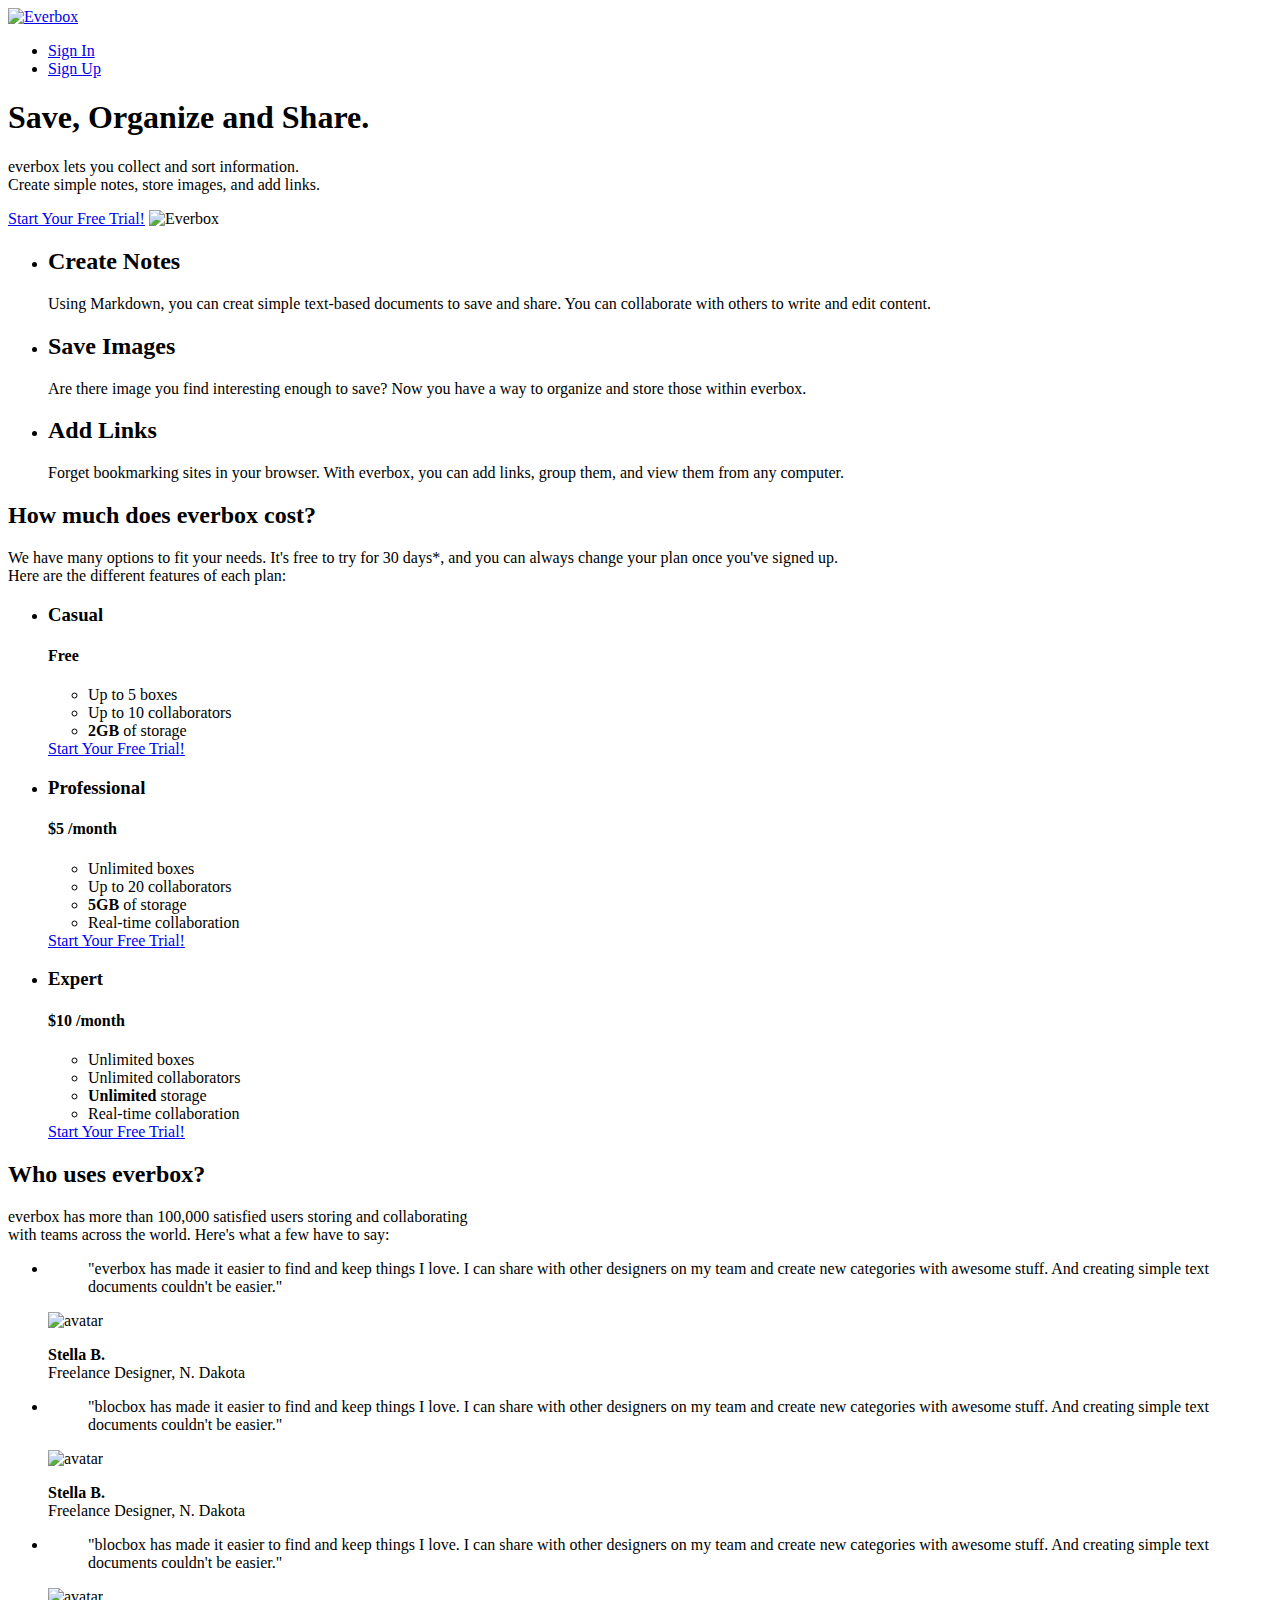
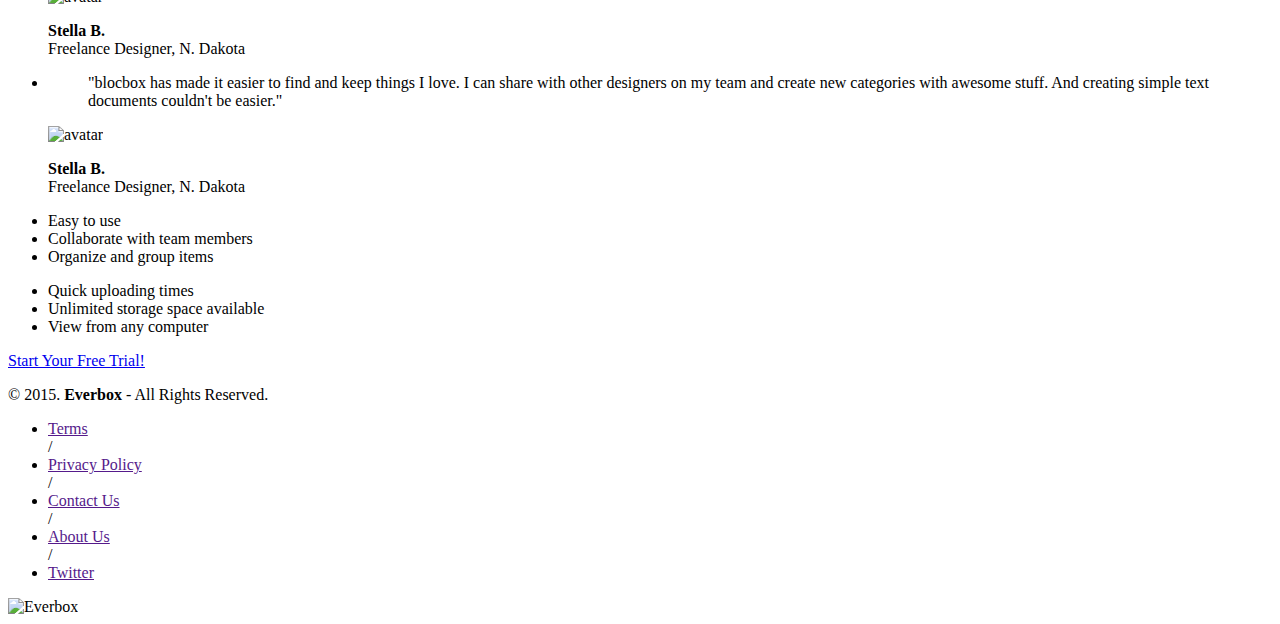
==== index.html @ 769aa401 "Homepage HTML completed" ====
<!DOCTYPE html>
<html lang="en-us">
<head>
 <meta http-equiv="X-UA-Compatible" content="IE=Edge">
 <meta name="viewport" content="width=device-width, initial-scale=1">
 <meta charset="UTF-8">
 <title>Save, Organize and Share | Everbox</title>

<!-- Google Fonts -->
<link href="https://fonts.googleapis.com/css?family=Lato|Roboto" rel="sty
</head>
<body>
  <header>
    <nav class="container">
      <div class="one-half">
        <a href="index.html" class="site-logo"><img src="images/site-logo.png" alt="Everbox" /></a>
      </div>
      <div class="one-half">
        <ul>
          <li><a href="signin.html">Sign In</a></li>
          <li class="btn-outline"><a href="signup.html">
          Sign Up</a></li>
        </ul>
      </div>
    </nav>
    <div class="container hero">
      <h1>Save, Organize and Share.</h1>
      <p>everbox lets you collect and sort information.<br/>
        Create simple notes, store images, and add links.</p>
      <a href="signup.html" class="btn">Start Your Free Trial!</a>
      <img src="images/dashboard.png" alt="Everbox" />
    </div>
  </header>
<main role="main">

  <!-- Benefits -->
  <section class="benefits">
    <ul class="container">
      <li class="one-third">
        <h2>Create Notes</h2>
        <p>Using Markdown, you can creat simple text-based documents to save and share. You can collaborate with others to write and edit content.</p>
      </li>
      <li class="one-third">
        <h2>Save Images</h2>
        <p>Are there image you find interesting enough to save? Now you have a way to organize and store those within everbox.</p>
      </li>
      <li class="one-third">
        <h2>Add Links</h2>
        <p>Forget bookmarking sites in your browser. With everbox, you can add links, group them, and view them from any computer.</p>
      </li>
    </ul>
  </section>

  <!-- Pricing -->
  <section class="pricing">
    <div class="container">
      <h2>How much does everbox cost?</h2>
      <p>We have many options to fit your needs. It's free to try for 30 days*, and you can always change your plan once you've signed up.<br/>Here are the different features of each plan:</p>
    </div>
    <ul class="container">
      <li class="one-third">
        <div class="box">
          <h3>Casual</h3>
          <h4>Free</h4>
          <ul>
            <li>Up to 5 boxes</li>
            <li>Up to 10 collaborators</li>
            <li><strong>2GB</strong> of storage</li>
          </ul>
          <a href="signup.html" class="btn">Start Your Free Trial!</a>
        </div>
      </li>
    <li class="one-third">
      <div class="box middle">
        <h3>Professional</h3>
        <h4><span>$</span>5 <span class="month">/month</span></h4>
        <ul>
          <li>Unlimited boxes</li>
          <li>Up to 20 collaborators</li>
          <li><strong>5GB</strong> of storage</li>
          <li>Real-time collaboration</li>
        </ul>
        <a href="signup.html" class="btn">Start Your Free Trial!</a>
      </div>
    </li>
    <li class="one-third">
      <div class="box">
        <h3>Expert</h3>
        <h4><span>$</span>10 <span class="month">/month</span></h4>
        <ul>
          <li>Unlimited boxes</li>
          <li>Unlimited collaborators</li>
          <li><strong>Unlimited</strong> storage</li>
          <li>Real-time collaboration</li>
        </ul>
        <a href="signup.html" class="btn">Start Your Free Trial!</a>
      </div>
    </li>
    </ul>
  </section>

  <!-- Testimonials -->
  <section class="testimonials">
    <div class="container">
      <h2>Who uses everbox?</h2>
      <p>everbox has more than 100,000 satisfied users storing and collaborating<br/> with teams across the world. Here's what a few have to say:</p>
    </div>
    <ul class="container">
      <li class="one-fourth">
        <blockquote>"everbox has made it easier to find and keep things I love. I can share with other designers on my team and create new categories with awesome stuff. And creating simple text documents couldn't be easier."
        </blockquote>
        <img src="https://s3.amazonaws.com/uifaces/faces/twitter/jsa/128.jpg" alt="avatar">
        <p class="name"><strong>Stella B.</strong><br/>Freelance Designer, N. Dakota</p>
      </li>
      <li class="one-fourth">
        <blockquote>"blocbox has made it easier to find and keep things I love. I can share with other designers on my team and create new categories with awesome stuff. And creating simple text documents couldn't be easier."
        </blockquote>
        <img src="https://s3.amazonaws.com/uifaces/faces/twitter/jsa/128.jpg" alt="avatar">
        <p class="name"><strong>Stella B.</strong><br/>Freelance Designer, N. Dakota</p>
      </li>
      <li class="one-fourth">
        <blockquote>"blocbox has made it easier to find and keep things I love. I can share with other designers on my team and create new categories with awesome stuff. And creating simple text documents couldn't be easier."
        </blockquote>
        <img src="https://s3.amazonaws.com/uifaces/faces/twitter/jsa/128.jpg" alt="avatar">
        <p class="name"><strong>Stella B.</strong><br/>Freelance Designer, N. Dakota</p>
      </li>
      <li class="one-fourth">
        <blockquote>"blocbox has made it easier to find and keep things I love. I can share with other designers on my team and create new categories with awesome stuff. And creating simple text documents couldn't be easier."
        </blockquote>
        <img src="https://s3.amazonaws.com/uifaces/faces/twitter/jsa/128.jpg" alt="avatar">
        <p class="name"><strong>Stella B.</strong><br/>Freelance Designer, N. Dakota</p>
      </li>
    </ul>
  </section>

  <!-- Qualities -->
  <section class="qualities">
    <li class="one-half">
      <ul>
        <li>Easy to use</li>
        <li>Collaborate with team members</li>
        <li>Organize and group items</li>
      </ul>
    </li>
    <li class="one-half">
      <ul>
        <li>Quick uploading times</li>
        <li>Unlimited storage space available</li>
        <li>View from any computer</li>
      </ul>
    </li>
    <a href="signup.html" class="btn">Start Your Free Trial!</a>
  </section>
</main>

<!-- Footer -->
<footer>
  <div class="container footer-nav-block">
    <div class="left-footer-block one-third">
      <p class="copyright-block">&copy; 2015. <strong>Everbox</strong> - All Rights Reserved.</p>
    </div>
    <nav class="link-block middle-footer-block one-third">
      <ul>
        <li><a href="">Terms</a></li> /
        <li><a href="">Privacy Policy</a></li> /
        <li><a href="">Contact Us</a></li> /
        <li><a href="">About Us</a></li> /
        <li><a href="">Twitter</a></li>
      </ul>
    </nav>
    <div class="right-footer-blocl one-third">
      <img class="logo" src="images/site-logo.png" alt="Everbox" />
    </div>
  </div>
</footer>

</body>
</html>
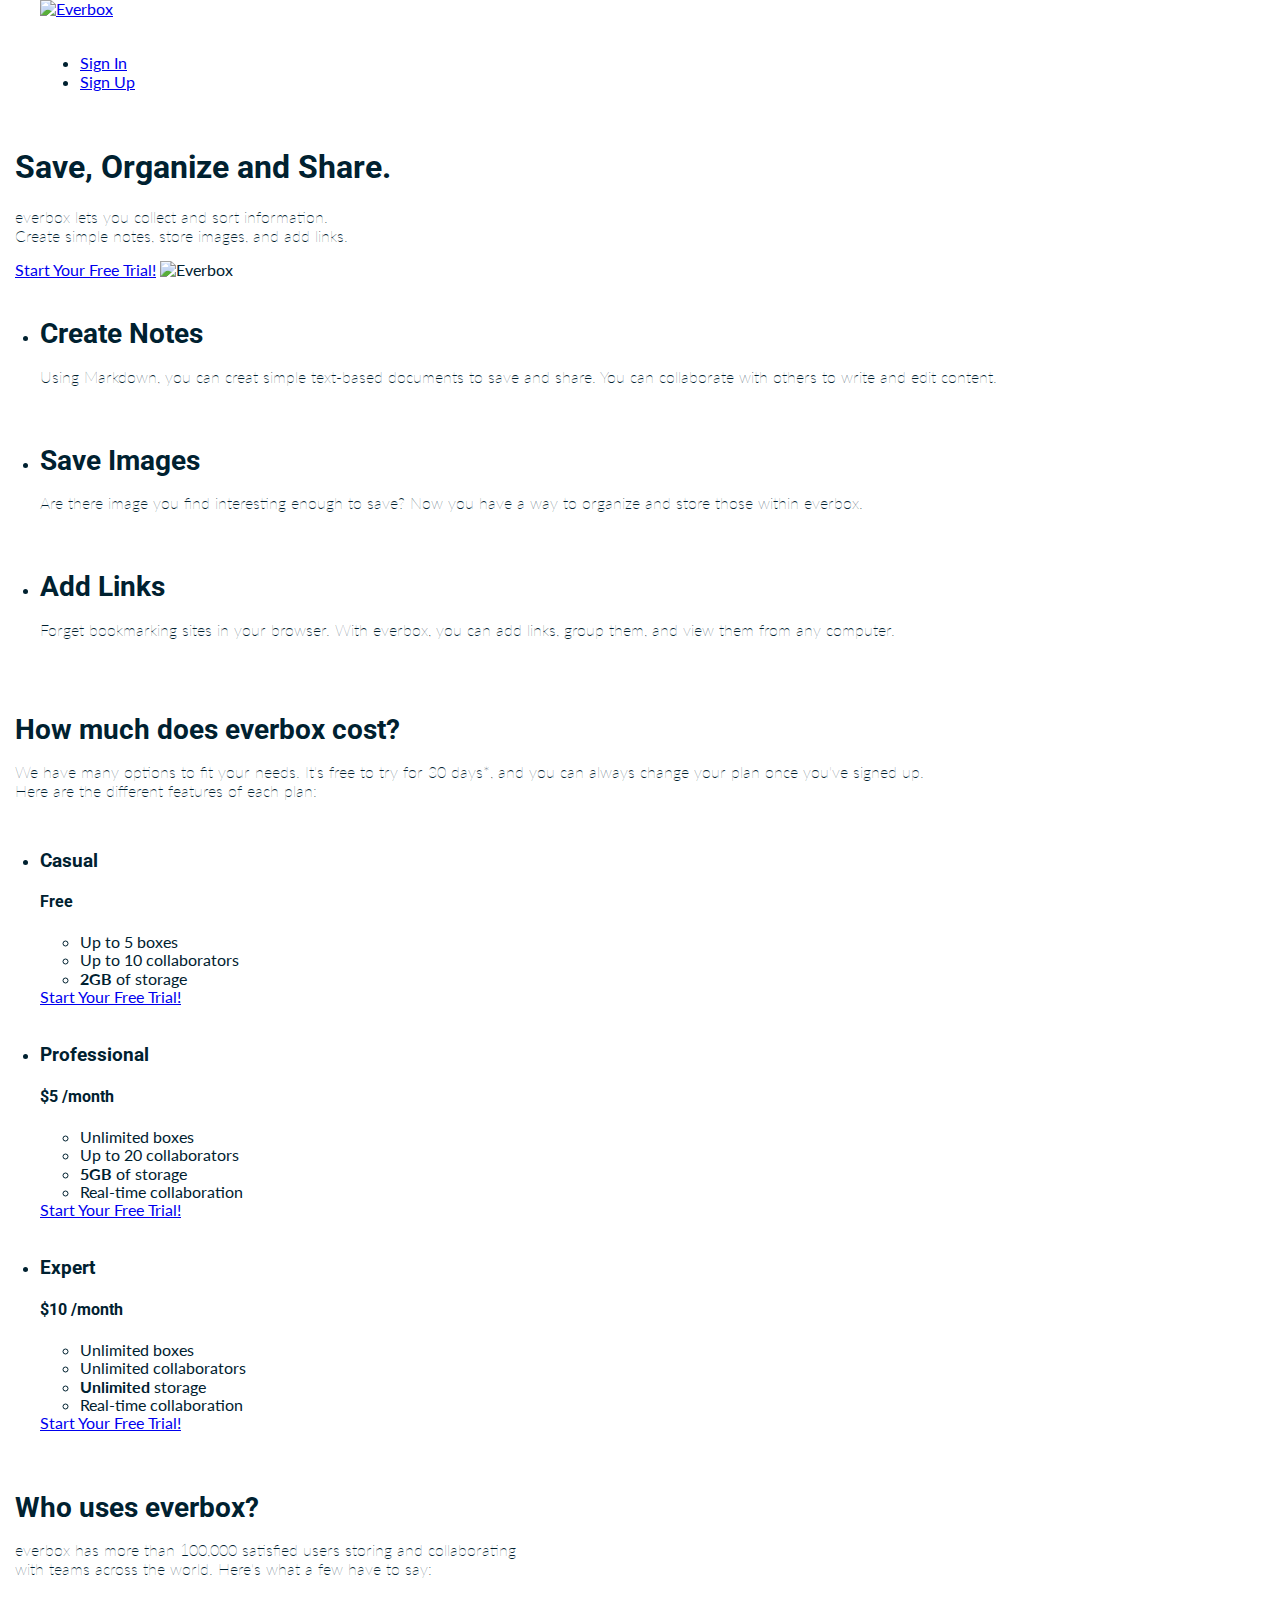
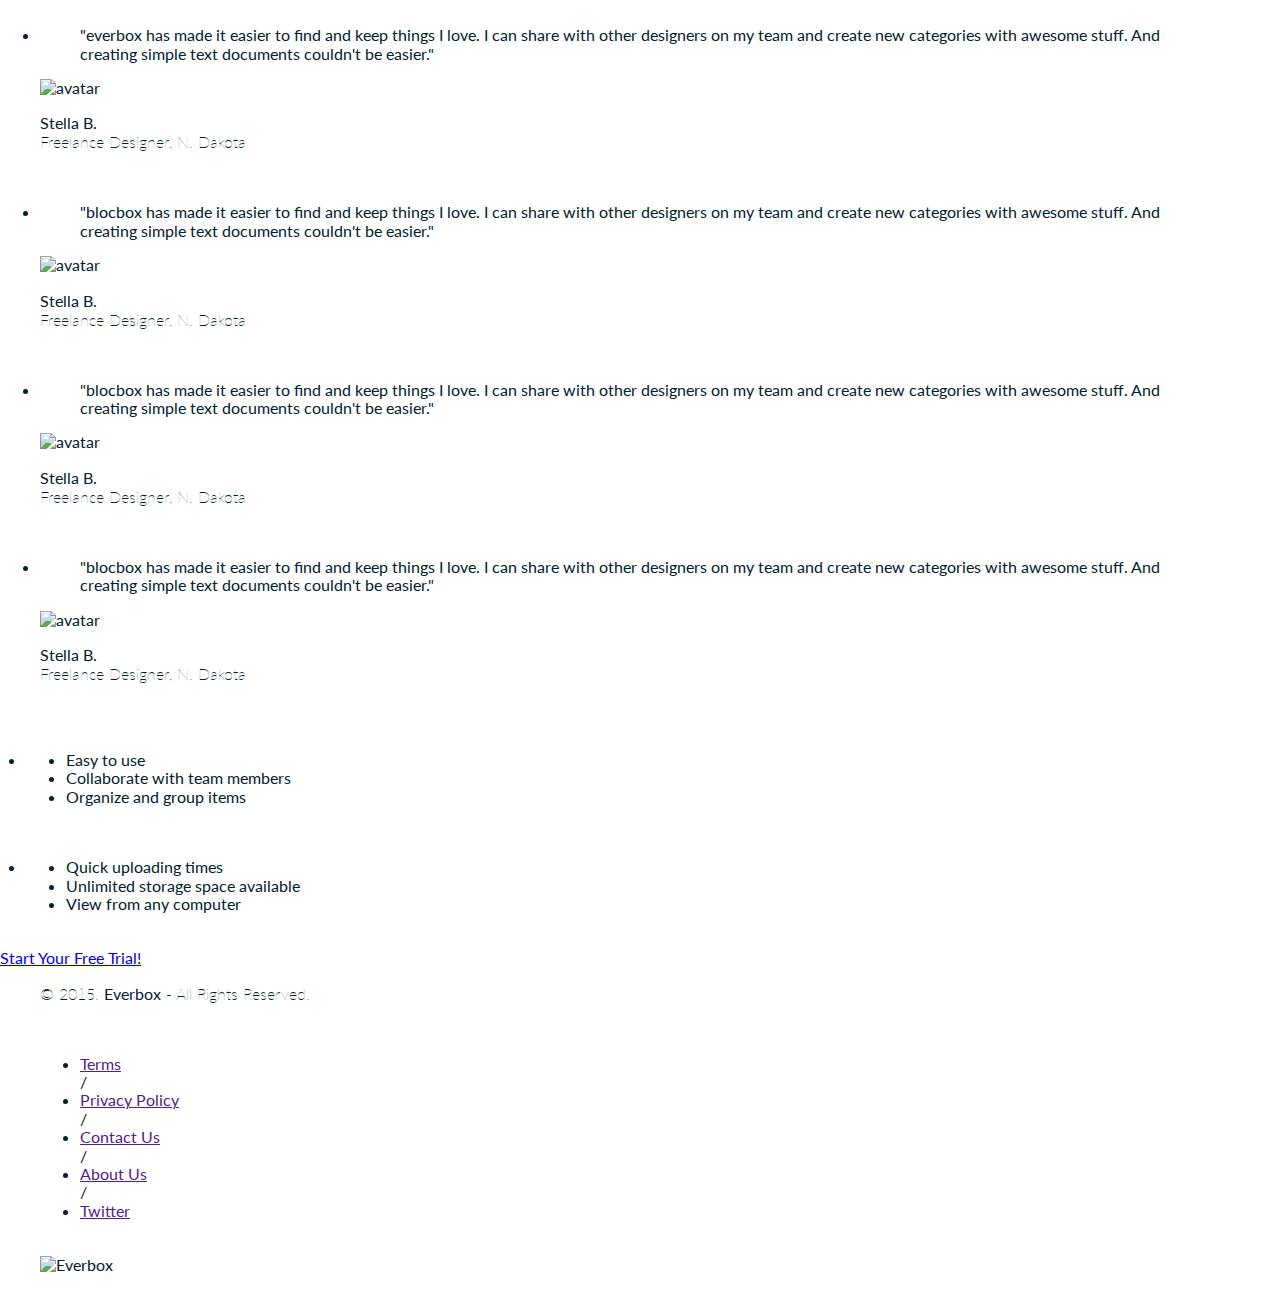
==== commit 1004a6e5: "Checkpoint 28 completed" ====
--- a/index.html
+++ b/index.html
@@ -6,8 +6,14 @@
  <meta charset="UTF-8">
  <title>Save, Organize and Share | Everbox</title>
 
-<!-- Google Fonts -->
-<link href="https://fonts.googleapis.com/css?family=Lato|Roboto" rel="sty
+ <!-- Google Fonts -->
+ <link href="https://fonts.googleapis.com/css?family=Lato|Roboto" rel="stylesheet">
+
+ <!-- CSS -->
+ <link rel="stylesheet" href="css/normalize.css">
+ <link rel="stylesheet" href="css/style.css">
+ <link rel="stylesheet" href="css/font-awesome.css">
+
 </head>
 <body>
   <header>
--- a/css/style.css
+++ b/css/style.css
@@ -0,0 +1,44 @@
+html, body{
+  overflow-x: hidden;
+}
+body {
+  font-family: "Lato", Helvetica, Arial, sans-serif;
+  color: #002130;
+}
+h1, h2, h3, h4, h5, h6 {
+  font-family: "Roboto", Helvetica, Arial, sans-serif;
+}
+h2 {
+  font-size: 28px;
+  font-weight: bold;
+  margin-bottom: 5px;
+}
+p {
+  font-size: 16px;
+  line-height: 19px;
+  font-weight: 100;
+}
+
+/* GRID */
+.container {
+  margin-right: auto;
+  margin-left: auto;
+  padding-left: 15px;
+  padding-right: 15px;
+  position: relative;
+}
+.container:before,
+.container:after {
+  content:" ";
+  display: table;
+}
+.container:after {
+  clear:both;
+}
+.one-half, .one-third, .one-fourth {
+  width:96%;
+  float: left;
+  position: relative;
+  min-height: 1px;
+  margin: 0 2% 20px;
+}
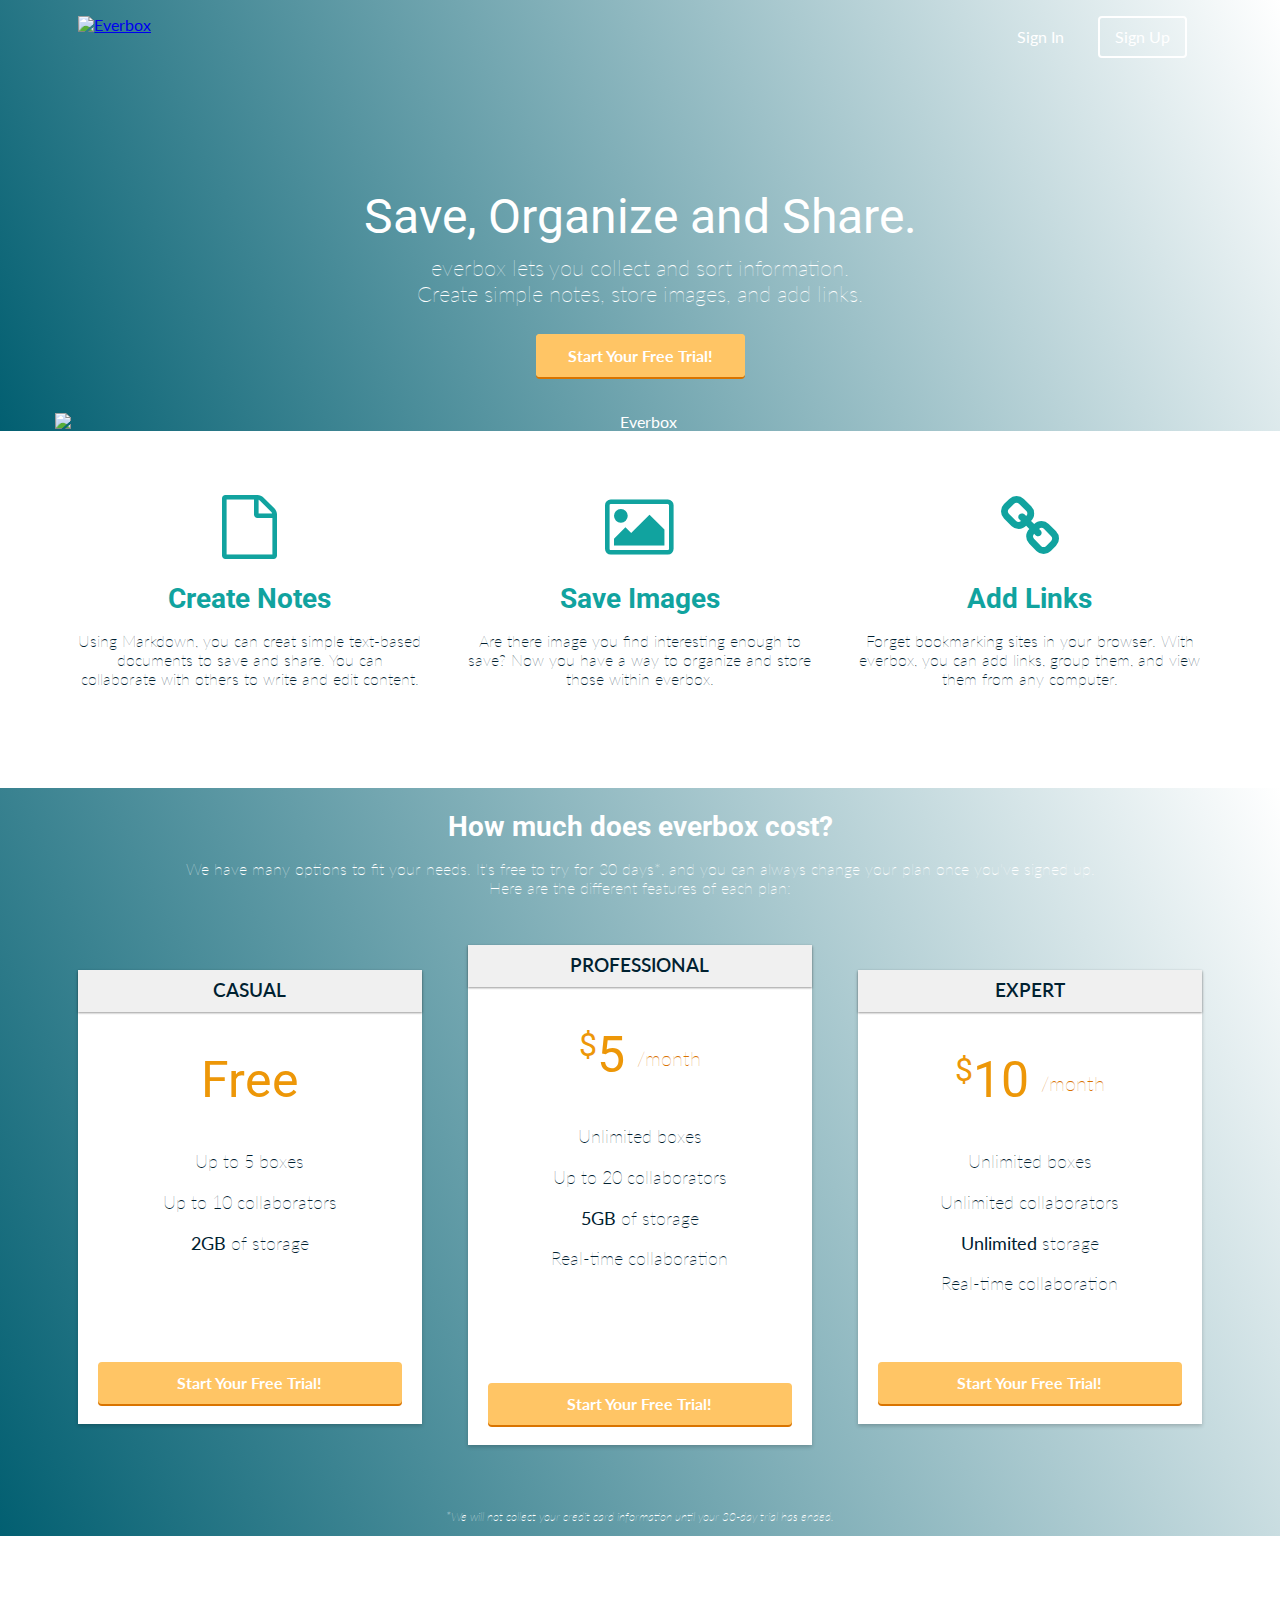
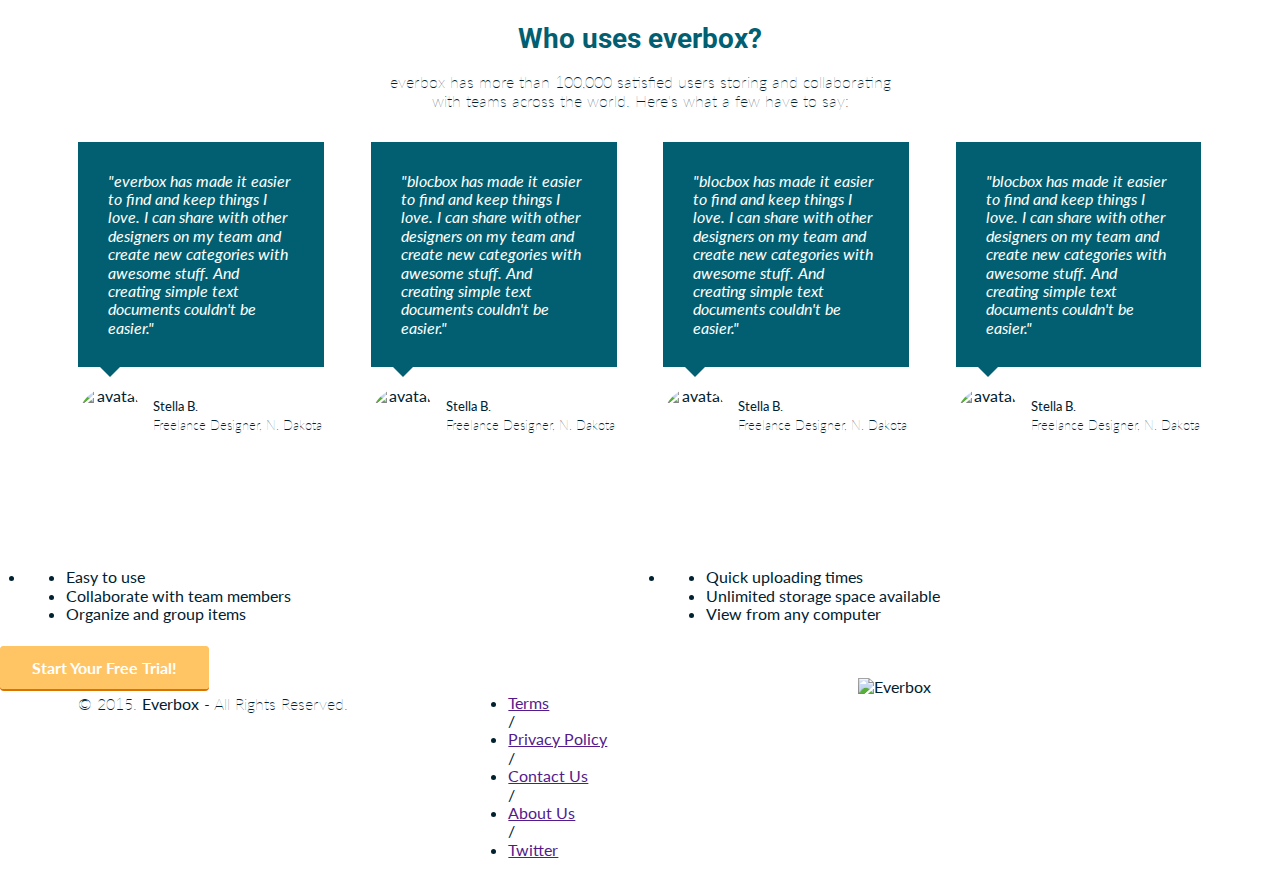
==== commit cd4ab199: "Checkpoint 30 completed" ====
--- a/index.html
+++ b/index.html
@@ -13,6 +13,7 @@
  <link rel="stylesheet" href="css/normalize.css">
  <link rel="stylesheet" href="css/style.css">
  <link rel="stylesheet" href="css/font-awesome.css">
+ <link rel="stylesheet" href="css/animate.css">
 
 </head>
 <body>
@@ -30,7 +31,7 @@
       </div>
     </nav>
     <div class="container hero">
-      <h1>Save, Organize and Share.</h1>
+      <h1 class="animated fadeIn">Save, Organize and Share.</h1>
       <p>everbox lets you collect and sort information.<br/>
         Create simple notes, store images, and add links.</p>
       <a href="signup.html" class="btn">Start Your Free Trial!</a>
@@ -43,14 +44,17 @@
   <section class="benefits">
     <ul class="container">
       <li class="one-third">
+        <i class="fa fa-file-o" aria-hidden="true"></i>
         <h2>Create Notes</h2>
         <p>Using Markdown, you can creat simple text-based documents to save and share. You can collaborate with others to write and edit content.</p>
       </li>
       <li class="one-third">
+        <i class="fa fa-picture-o" aria-hidden="true"></i>
         <h2>Save Images</h2>
         <p>Are there image you find interesting enough to save? Now you have a way to organize and store those within everbox.</p>
       </li>
       <li class="one-third">
+        <i class="fa fa-link" aria-hidden="true"></i>
         <h2>Add Links</h2>
         <p>Forget bookmarking sites in your browser. With everbox, you can add links, group them, and view them from any computer.</p>
       </li>
@@ -103,6 +107,9 @@
       </div>
     </li>
     </ul>
+    <div class="container">
+      <p class="small">*We will not collect your credit card information until your 30-day trial has ended.</p>
+    </div>
   </section>
 
   <!-- Testimonials -->
--- a/css/style.css
+++ b/css/style.css
@@ -42,3 +42,248 @@
   min-height: 1px;
   margin: 0 2% 20px;
 }
+
+/* MEDIA */
+@media (min-width: 992px) {
+  .container {
+    width: 970px;
+  }
+  .one-half {
+    width:46%;
+  }
+  .one-third {
+    width:29.33333%;
+  }
+  .one-fourth {
+    width:21%;
+  }
+}
+@media (min-width: 768px) {
+  .container {
+    width: 750px;
+  }
+}
+@media (min-width: 1200px) {
+  .container {
+    width: 1170px;
+  }
+}
+
+/* HEADER */
+header {
+  color:#FFFFFF;
+  background: #025F71;
+  background-image: linear-gradient(245deg, #FFFFFF 0%, #025F71 100%);
+}
+header nav {
+  padding:1em 0;
+}
+header nav ul {
+  display:inline;
+  text-align: right;
+  float: right;
+  margin:0;
+}
+header nav ul > li {
+  list-style-type: none;
+  display: inline-block;
+  margin:0 15px;
+}
+header nav ul > li.btn-outline {
+  padding:10px 15px;
+  border:2px solid #FFFFFF;
+  border-radius: 4px;
+}
+header nav ul > li.btn-outline:hover {
+  background:#FFFFFF;
+}
+header nav ul > li > a {
+  color:#FFFFFF;
+  text-decoration: none;
+}
+header nav ul > li.btn-outline:hover > a {
+  color:#FFC565
+}
+header .hero {
+  text-align: center;
+  display: block;
+  position: relative;
+}
+header .hero h1 {
+  font-size: 48px;
+  font-weight: normal;
+  margin:95px 0 0;
+}
+header .hero p {
+  font-size: 22px;
+  line-height: 26px;
+  font-weight: 100;
+  margin:10px 0 40px;
+}
+header .hero img {
+  display: block;
+  margin:3em auto 0;
+}
+
+/* BUTTONS */
+.btn {
+  border-radius: 4px;
+  color:#FFFFFF;
+  font-weight: 700;
+  text-decoration: none;
+  padding:10px 30px;
+  background: #FFC565;
+  border: 2px solid #FFC565;
+  box-shadow: 0px 2px 0px 0px #D97400;
+}
+
+/* BENEFITS */
+.benefits {
+  text-align: center;
+  display:block;
+  position: relative;
+}
+.benefits ul {
+  margin: 0 auto;
+  padding:4em 0;
+}
+.benefits ul li {
+  list-style-type: none;
+  display:inline-block;
+}
+.benefits i {
+  color:#11A39F;
+  font-size:64px;
+  margin:0;
+  vertical-align: middle;
+}
+.benefits h2 {
+  color: #11A39F;
+}
+
+/* PRICING */
+.pricing {
+  background: #025F71;
+  background-image: linear-gradient(245deg, #FFFFFF 0%, #025F71 100%);
+  text-align: center;
+  padding:4em, 0;
+}
+.pricing h2, .pricing p {
+  color:#FFFFFF;
+}
+.pricing ul {
+  margin:0 auto;
+  padding:2em 0;
+}
+.pricing ul li {
+  list-style-type: none;
+}
+.box {
+  padding:0 15px 15px;
+  background:#FFFFFF;
+  box-shadow: 0px 2px 4px 0px rgba(0,0,0,0.20);
+  min-height:439px;
+  position: relative;
+  margin-top:25px;
+}
+.box.middle {
+  min-height:485px;
+  margin-top:0px
+}
+.box h3 {
+  font-family: "Lato", Helvetica, Arial, sans-serif;
+  font-weight:600;
+  text-transform: uppercase;
+  background:#F0F0F0;
+  box-shadow:0px 1px 2px 0px rgba(0,0,0,0.40);
+  left:0;
+  right:0;
+  top:0;
+  text-align: center;
+  margin:0 -15px 40px;
+  padding:10px 0;
+}
+.box h4 {
+  font-size:50px;
+  font-weight: normal;
+  margin:40px 0 10px;
+  color: #ED9708;
+}
+.box h4 span {
+  font-size:32px;
+  vertical-align: top;
+}
+.box h4 span.month {
+  font-family: "Lato", Helvetica, Arial, sans-serif;
+  font-weight:100;
+  color:#D97400;
+  font-size:20px;
+  vertical-align: middle;
+}
+.box ul li {
+  font-size:18px;
+  margin-bottom:20px;
+  font-weight:100;
+}
+.box .btn {
+  position:absolute;
+  bottom:20px;
+  left:20px;
+  right:20px;
+}
+.small {
+  font-size:12px;
+  color:#FEFEFE;
+  line-height:15px;
+  font-style:italic;
+}
+
+/* TESTIMONIALS */
+.testimonials {
+  padding:4em 0;
+  text-align: center;
+}
+.testimonials h2 {
+  color: #025F71;
+}
+.testimonials ul li {
+  list-style-type:none;
+}
+.testimonials blockquote {
+  color:#FFFFFF;
+  text-align: left;
+  font-style: italic;
+  background:#025F71;
+  position: relative;
+  padding:30px;
+  width:auto;
+  margin:0;
+}
+.testimonials blockquote:after {
+  top: 100%;
+  left: 13%;
+  border: solid transparent;
+  content: " ";
+  height: 0;
+  width: 0;
+  position: absolute;
+  pointer-events: none;
+  border-top-color: #025F71;
+  border-width: 10px;
+  margin-left: -10px;
+}
+.testimonials img {
+  height: 65px;
+  width: 65px;
+  border-radius:50%;
+  float: left;
+  display: inline-block;
+  margin:20px 10px 0 0;
+}
+.testimonials p.name {
+  float:left;
+  display: inline-block;
+  text-align: left;
+  font-size:13px;
+  margin-top: 30px;
+}
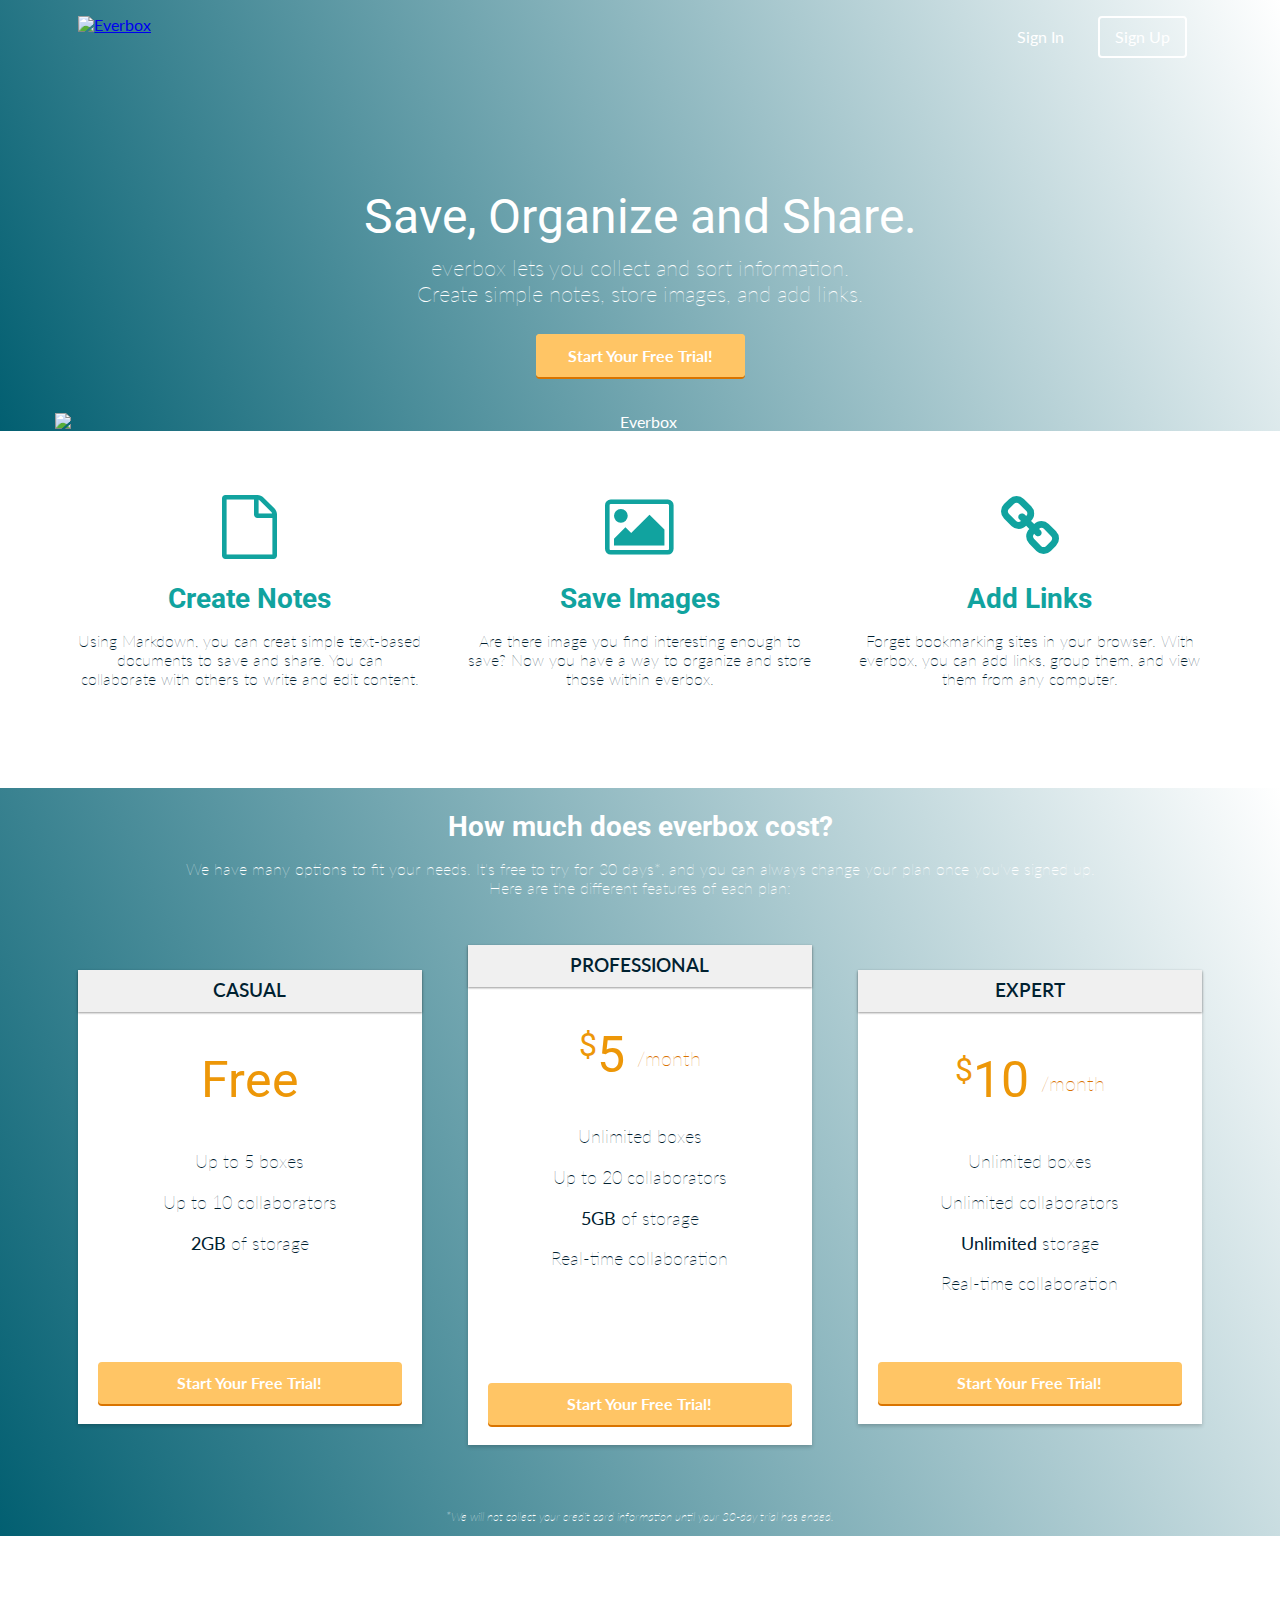
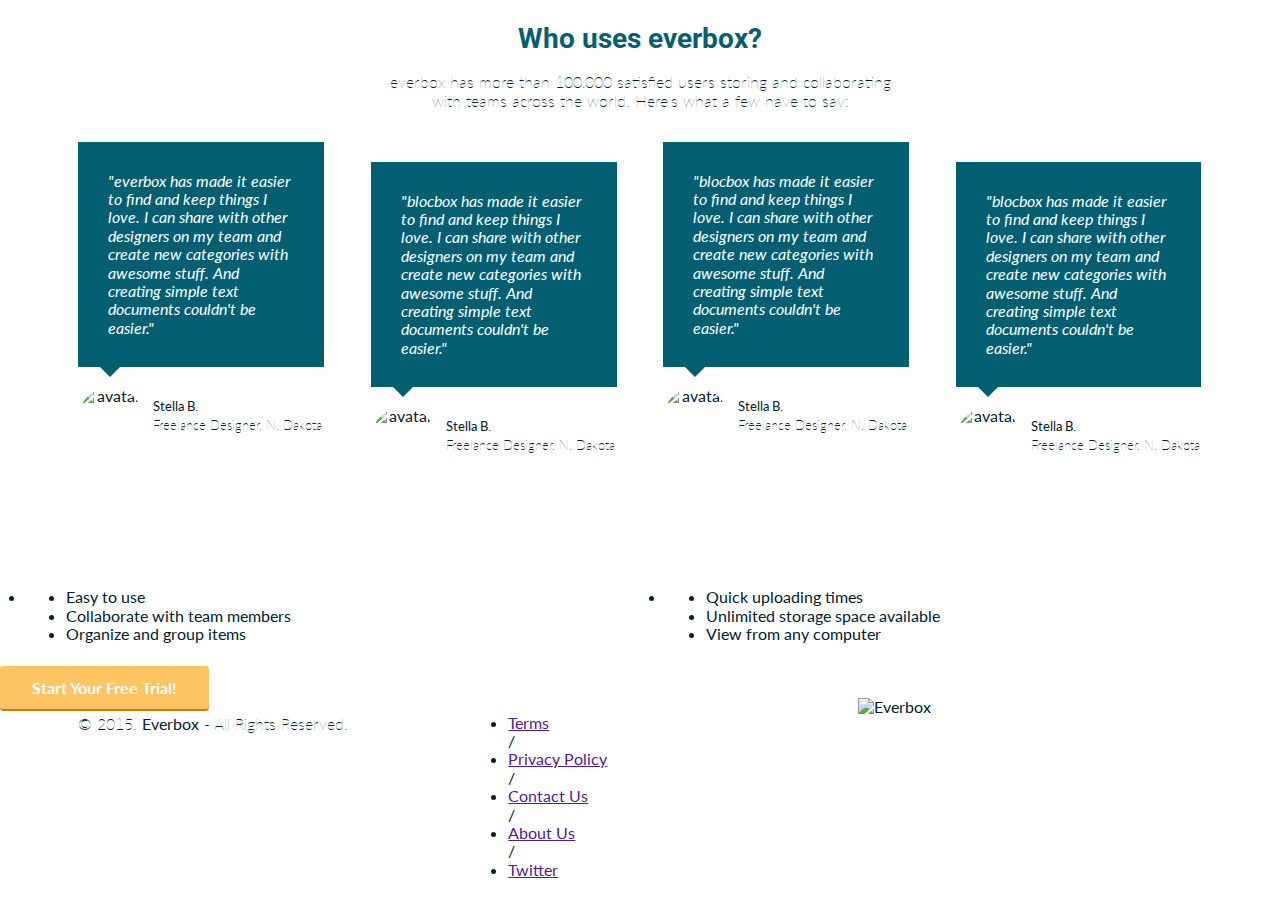
==== commit 94b60132: "Homepage styling completed" ====
--- a/index.html
+++ b/index.html
@@ -126,10 +126,12 @@
         <p class="name"><strong>Stella B.</strong><br/>Freelance Designer, N. Dakota</p>
       </li>
       <li class="one-fourth">
-        <blockquote>"blocbox has made it easier to find and keep things I love. I can share with other designers on my team and create new categories with awesome stuff. And creating simple text documents couldn't be easier."
-        </blockquote>
-        <img src="https://s3.amazonaws.com/uifaces/faces/twitter/jsa/128.jpg" alt="avatar">
-        <p class="name"><strong>Stella B.</strong><br/>Freelance Designer, N. Dakota</p>
+        <div class="v2">
+          <blockquote>"blocbox has made it easier to find and keep things I love. I can share with other designers on my team and create new categories with awesome stuff. And creating simple text documents couldn't be easier."
+          </blockquote>
+          <img src="https://s3.amazonaws.com/uifaces/faces/twitter/jsa/128.jpg" alt="avatar">
+          <p class="name"><strong>Stella B.</strong><br/>Freelance Designer, N. Dakota</p>
+        </div>
       </li>
       <li class="one-fourth">
         <blockquote>"blocbox has made it easier to find and keep things I love. I can share with other designers on my team and create new categories with awesome stuff. And creating simple text documents couldn't be easier."
@@ -138,10 +140,12 @@
         <p class="name"><strong>Stella B.</strong><br/>Freelance Designer, N. Dakota</p>
       </li>
       <li class="one-fourth">
-        <blockquote>"blocbox has made it easier to find and keep things I love. I can share with other designers on my team and create new categories with awesome stuff. And creating simple text documents couldn't be easier."
-        </blockquote>
-        <img src="https://s3.amazonaws.com/uifaces/faces/twitter/jsa/128.jpg" alt="avatar">
-        <p class="name"><strong>Stella B.</strong><br/>Freelance Designer, N. Dakota</p>
+        <div class="v2">
+          <blockquote>"blocbox has made it easier to find and keep things I love. I can share with other designers on my team and create new categories with awesome stuff. And creating simple text documents couldn't be easier."
+          </blockquote>
+          <img src="https://s3.amazonaws.com/uifaces/faces/twitter/jsa/128.jpg" alt="avatar">
+          <p class="name"><strong>Stella B.</strong><br/>Freelance Designer, N. Dakota</p>
+        </div>
       </li>
     </ul>
   </section>
--- a/css/style.css
+++ b/css/style.css
@@ -287,3 +287,7 @@
   font-size:13px;
   margin-top: 30px;
 }
+.testimonials .v2 {
+  position: relative;
+  margin: 20px 0 0 0;
+}
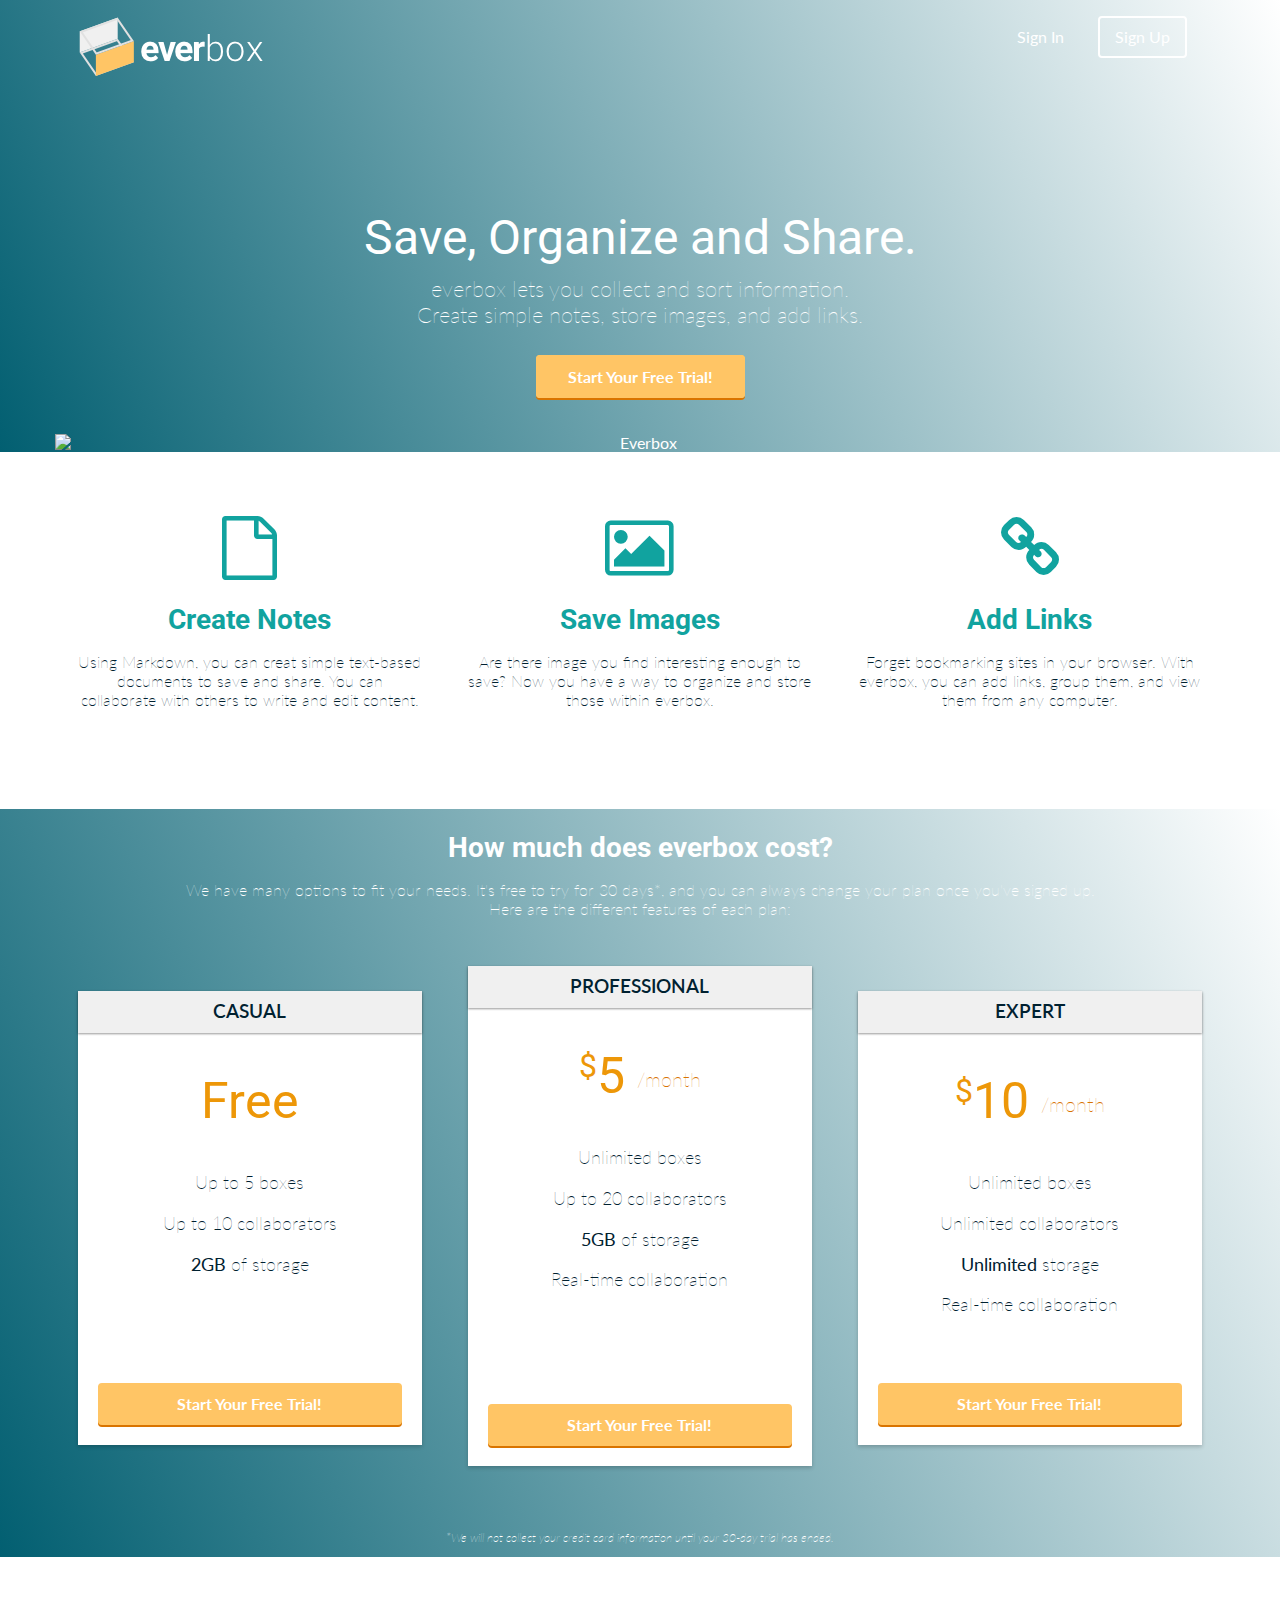
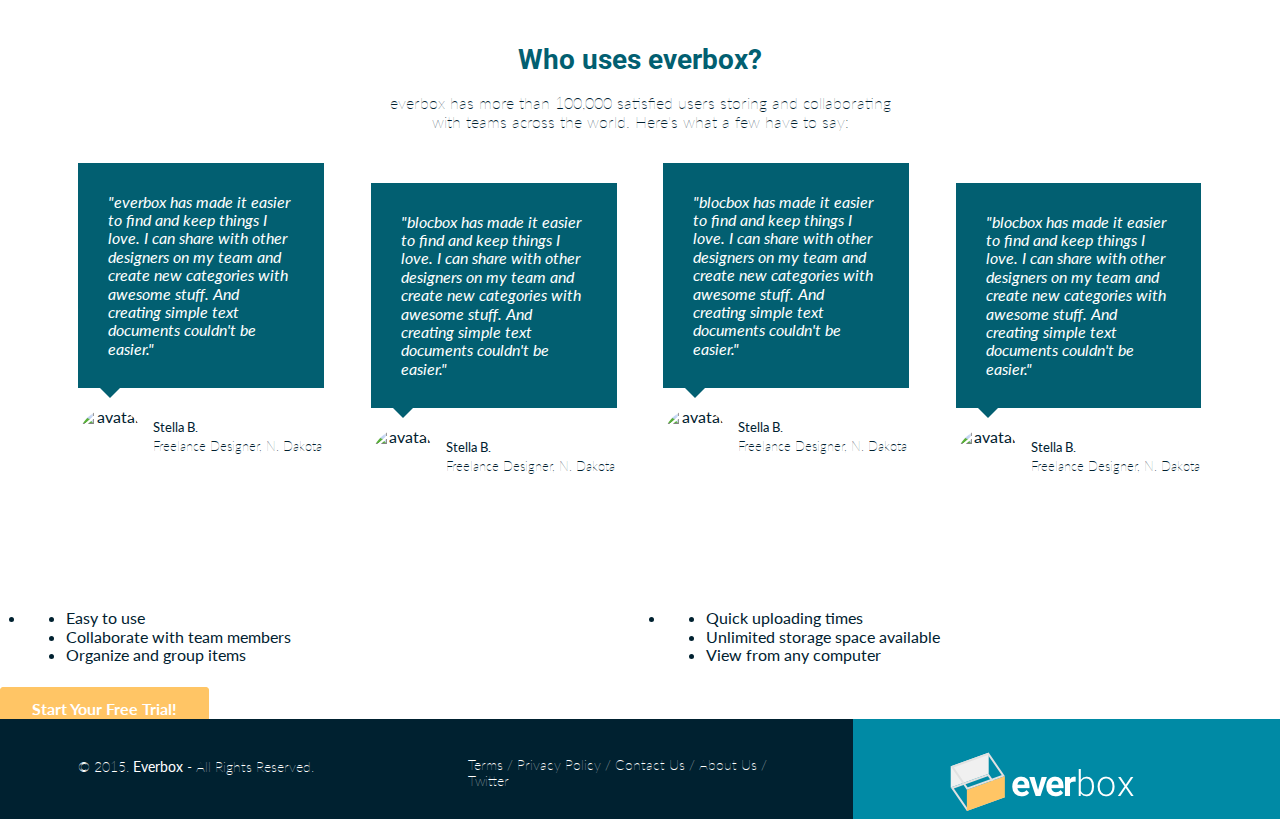
==== commit f15c225e: "Checkpoint 31 completed" ====
--- a/index.html
+++ b/index.html
@@ -185,7 +185,7 @@
         <li><a href="">Twitter</a></li>
       </ul>
     </nav>
-    <div class="right-footer-blocl one-third">
+    <div class="right-footer-block one-third">
       <img class="logo" src="images/site-logo.png" alt="Everbox" />
     </div>
   </div>
--- a/css/style.css
+++ b/css/style.css
@@ -291,3 +291,53 @@
   position: relative;
   margin: 20px 0 0 0;
 }
+
+/* FOOTER */
+footer {
+  background-color: #002130;
+  background-image: linear-gradient(to top, #008AA5 0%, #008AA5 50%, #002130 50%, #002130 100%);
+  color: #FFFFFF;
+  height:150px;
+  position: relative;
+  overflow: hidden;
+  z-index: 0;
+}
+footer p, footer nav ul {
+  font-size:14px;
+  font-weight:100;
+  text-align: center;
+  margin:10px auto 0;
+}
+footer nav ul li {
+  list-style-type: none;
+  display: inline;
+}
+footer nav ul li a {
+  color:#FFFFFF;
+  text-decoration: none;
+}
+footer .right-footer-block {
+  background-color: transparent;
+}
+footer .logo {
+  padding: 2.35em 0;
+  margin: 0 auto;
+  display: block;
+}
+@media (min-width:992px){
+  footer{
+    background-color:#008AA5;
+    background-image: linear-gradient(to left, #008AA5 0%, #008AA5 33.33337%, #002130 33.33337%, #002130 100%);
+    height: 100px;
+  }
+  footer p, footer nav ul{
+    padding: 2em 0;
+    text-align: left;
+  }
+  footer .right-footer-block {
+    background-color: #008AA5;
+  }
+  footer .logo{
+    padding: 2em 0 2em 1.5em;
+  }
+}
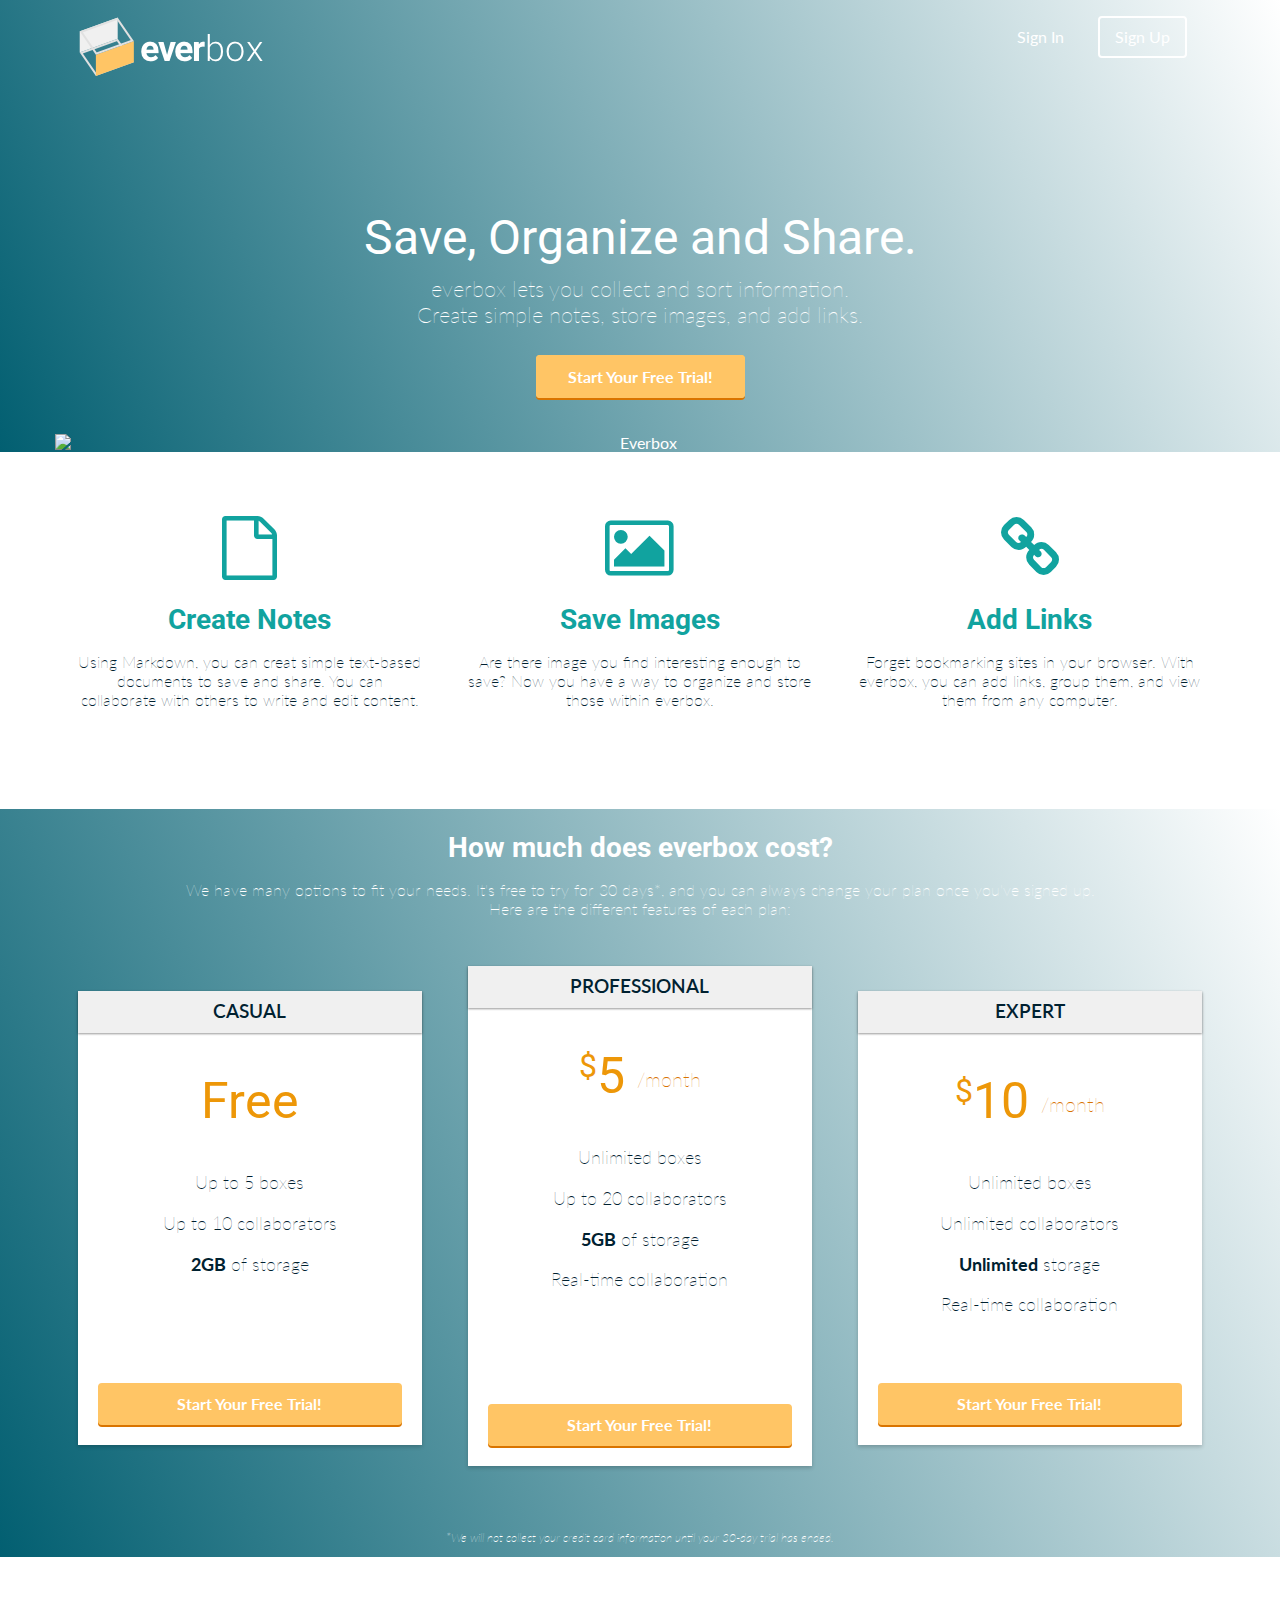
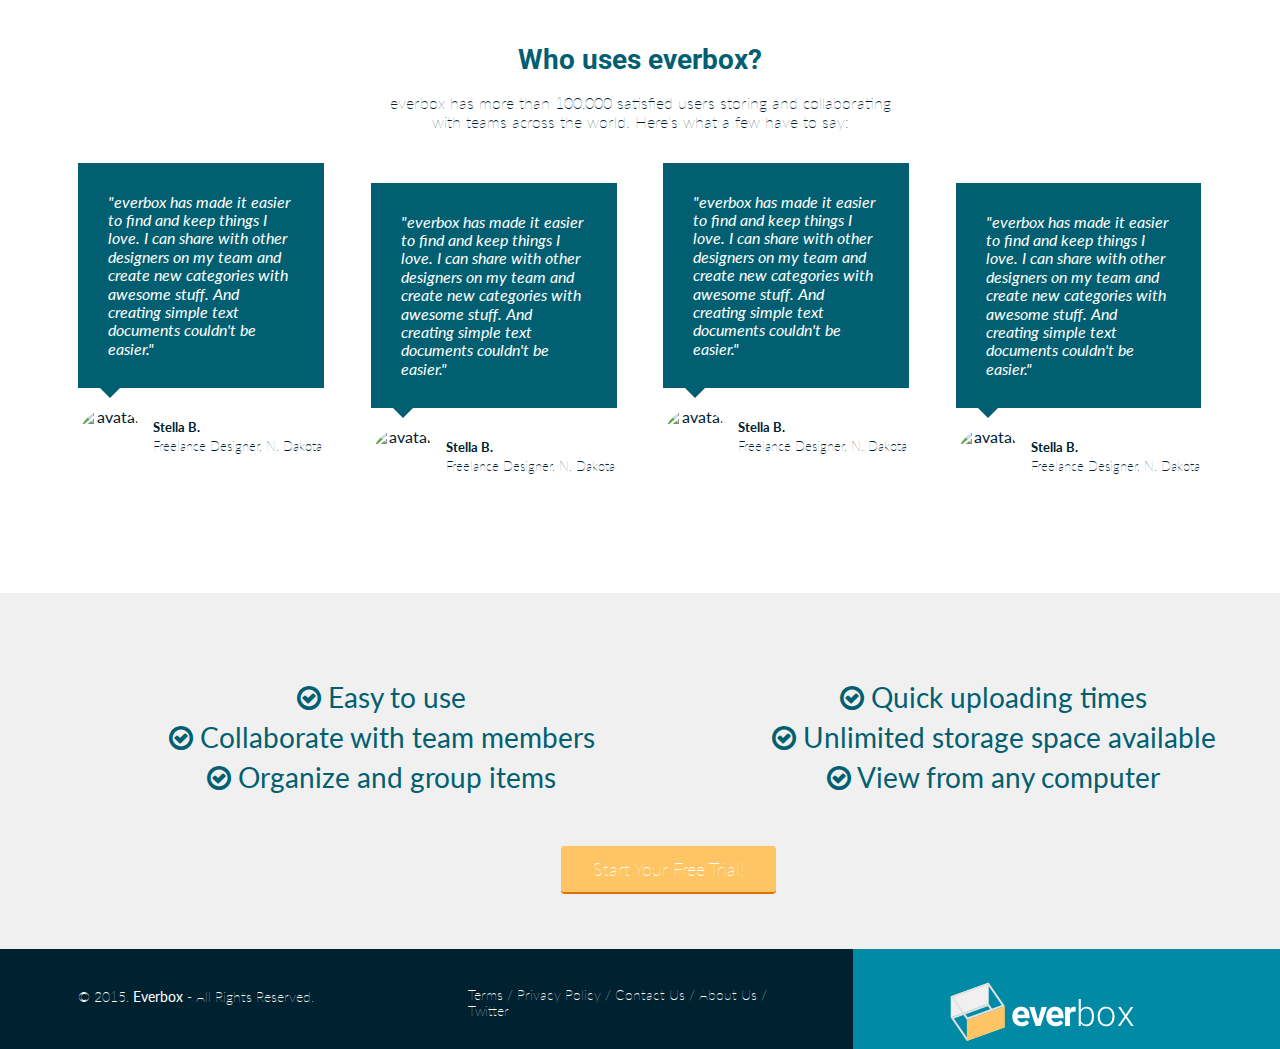
==== commit e1389a18: "Homepage styling two completed" ====
--- a/index.html
+++ b/index.html
@@ -127,21 +127,21 @@
       </li>
       <li class="one-fourth">
         <div class="v2">
-          <blockquote>"blocbox has made it easier to find and keep things I love. I can share with other designers on my team and create new categories with awesome stuff. And creating simple text documents couldn't be easier."
+          <blockquote>"everbox has made it easier to find and keep things I love. I can share with other designers on my team and create new categories with awesome stuff. And creating simple text documents couldn't be easier."
           </blockquote>
           <img src="https://s3.amazonaws.com/uifaces/faces/twitter/jsa/128.jpg" alt="avatar">
           <p class="name"><strong>Stella B.</strong><br/>Freelance Designer, N. Dakota</p>
         </div>
       </li>
       <li class="one-fourth">
-        <blockquote>"blocbox has made it easier to find and keep things I love. I can share with other designers on my team and create new categories with awesome stuff. And creating simple text documents couldn't be easier."
+        <blockquote>"everbox has made it easier to find and keep things I love. I can share with other designers on my team and create new categories with awesome stuff. And creating simple text documents couldn't be easier."
         </blockquote>
         <img src="https://s3.amazonaws.com/uifaces/faces/twitter/jsa/128.jpg" alt="avatar">
         <p class="name"><strong>Stella B.</strong><br/>Freelance Designer, N. Dakota</p>
       </li>
       <li class="one-fourth">
         <div class="v2">
-          <blockquote>"blocbox has made it easier to find and keep things I love. I can share with other designers on my team and create new categories with awesome stuff. And creating simple text documents couldn't be easier."
+          <blockquote>"everbox has made it easier to find and keep things I love. I can share with other designers on my team and create new categories with awesome stuff. And creating simple text documents couldn't be easier."
           </blockquote>
           <img src="https://s3.amazonaws.com/uifaces/faces/twitter/jsa/128.jpg" alt="avatar">
           <p class="name"><strong>Stella B.</strong><br/>Freelance Designer, N. Dakota</p>
@@ -154,16 +154,16 @@
   <section class="qualities">
     <li class="one-half">
       <ul>
-        <li>Easy to use</li>
-        <li>Collaborate with team members</li>
-        <li>Organize and group items</li>
+        <li><i class="fa fa-check-circle-o" aria-hidden="true"></i> Easy to use</li><br/>
+        <li><i class="fa fa-check-circle-o" aria-hidden="true"></i> Collaborate with team members</li><br/>
+        <li><i class="fa fa-check-circle-o" aria-hidden="true"></i> Organize and group items</li>
       </ul>
     </li>
     <li class="one-half">
       <ul>
-        <li>Quick uploading times</li>
-        <li>Unlimited storage space available</li>
-        <li>View from any computer</li>
+        <li><i class="fa fa-check-circle-o" aria-hidden="true"></i> Quick uploading times</li><br/>
+        <li><i class="fa fa-check-circle-o" aria-hidden="true"></i> Unlimited storage space available</li><br/>
+        <li><i class="fa fa-check-circle-o" aria-hidden="true"></i> View from any computer</li>
       </ul>
     </li>
     <a href="signup.html" class="btn">Start Your Free Trial!</a>
--- a/css/style.css
+++ b/css/style.css
@@ -236,6 +236,9 @@
   color:#FEFEFE;
   line-height:15px;
   font-style:italic;
+}
+.pricing strong {
+  font-weight: bold;
 }
 
 /* TESTIMONIALS */
@@ -291,8 +294,41 @@
   position: relative;
   margin: 20px 0 0 0;
 }
+.testimonials strong {
+  font-weight: bold;
+}
+
+/* QUALITIES */
+.qualities {
+  text-align: center;
+  display:block;
+  position: relative;
+  color: #025F71;
+  font-size: 28px;
+  background: #F0F0F0;
+  padding:2em 0 0 2em;
+  height: 300px;
+  line-height: 40px
+  }
+}
+.qualities ul {
+  margin: 0 auto;
+  padding:4em 0;
+  list-style-type: none;
+}
+.qualities li {
+  list-style-type: none;
+  display:inline-block;
+}
+.qualities .btn {
+  font-family: "Lato", Helvetica, Arial, sans-serif;
+  font-size:18px;
+  margin-bottom:20px;
+  font-weight:100;
+}
 
 /* FOOTER */
+
 footer {
   background-color: #002130;
   background-image: linear-gradient(to top, #008AA5 0%, #008AA5 50%, #002130 50%, #002130 100%);
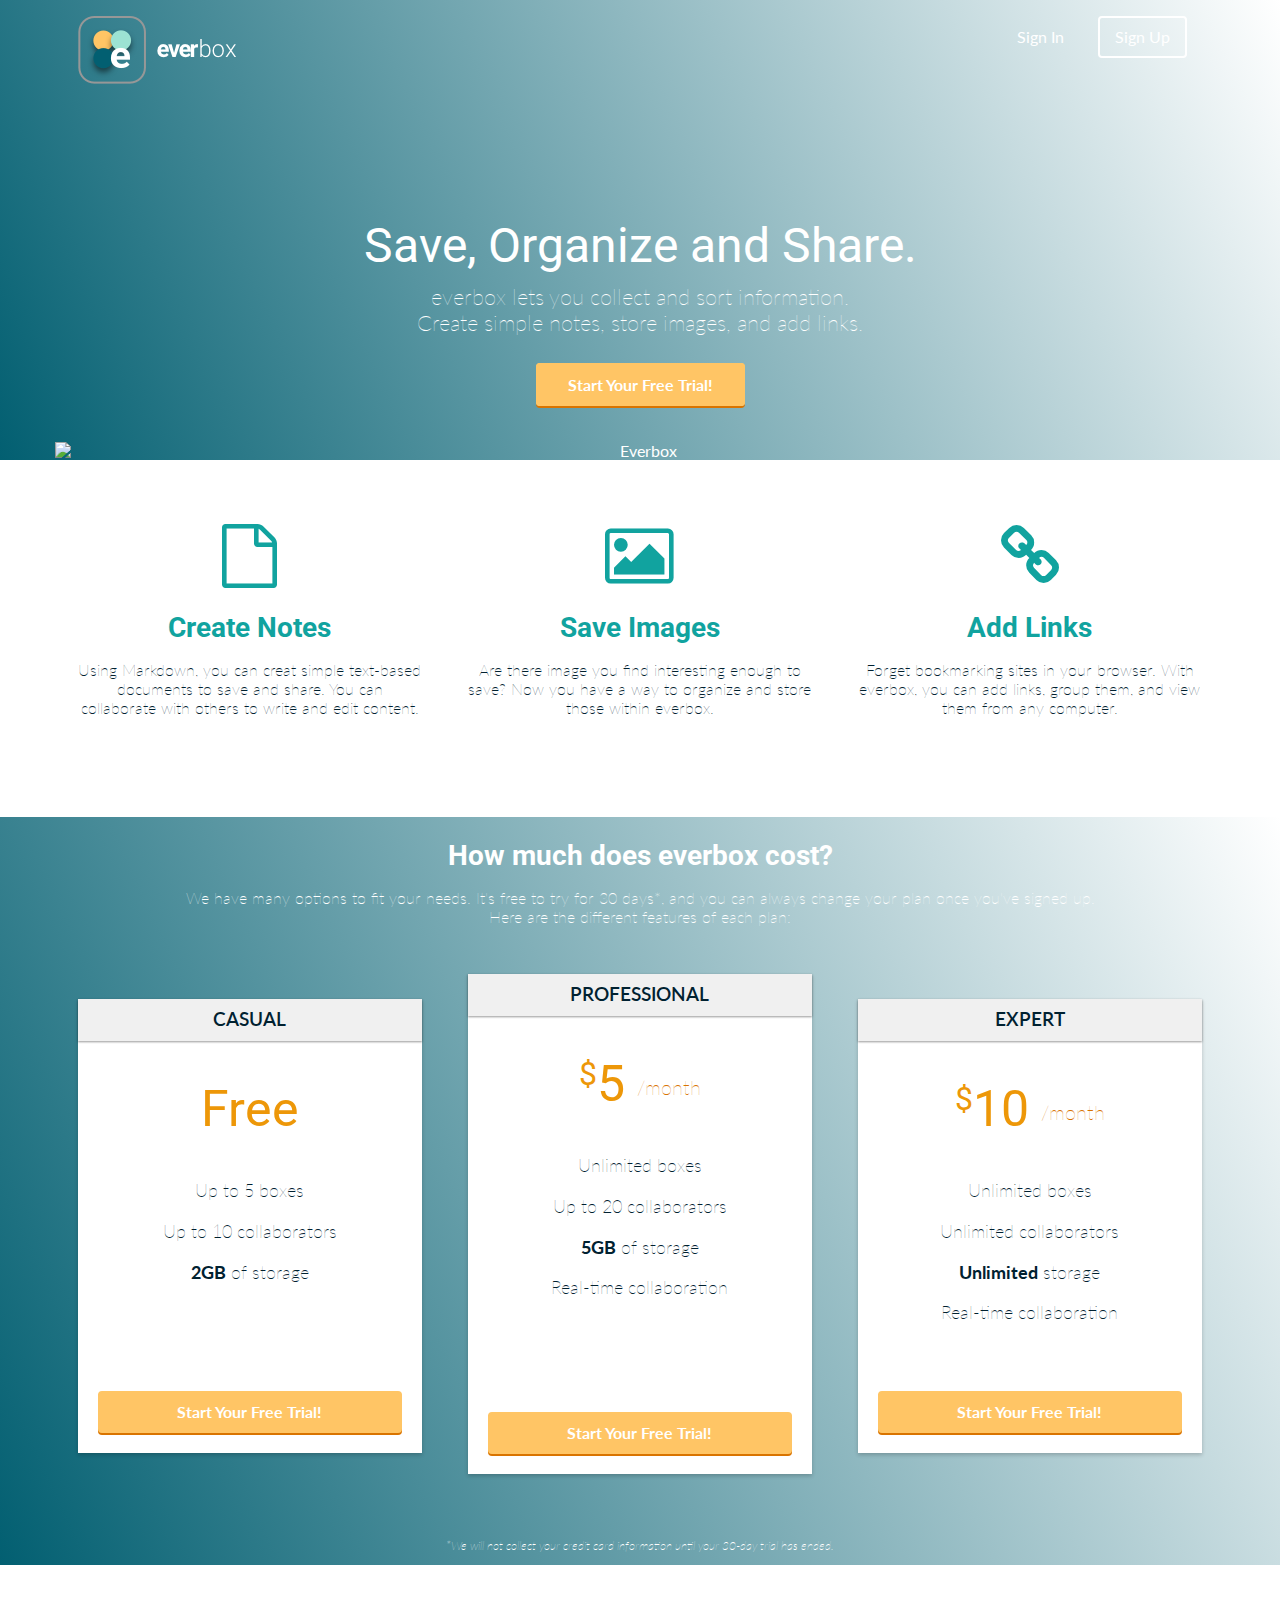
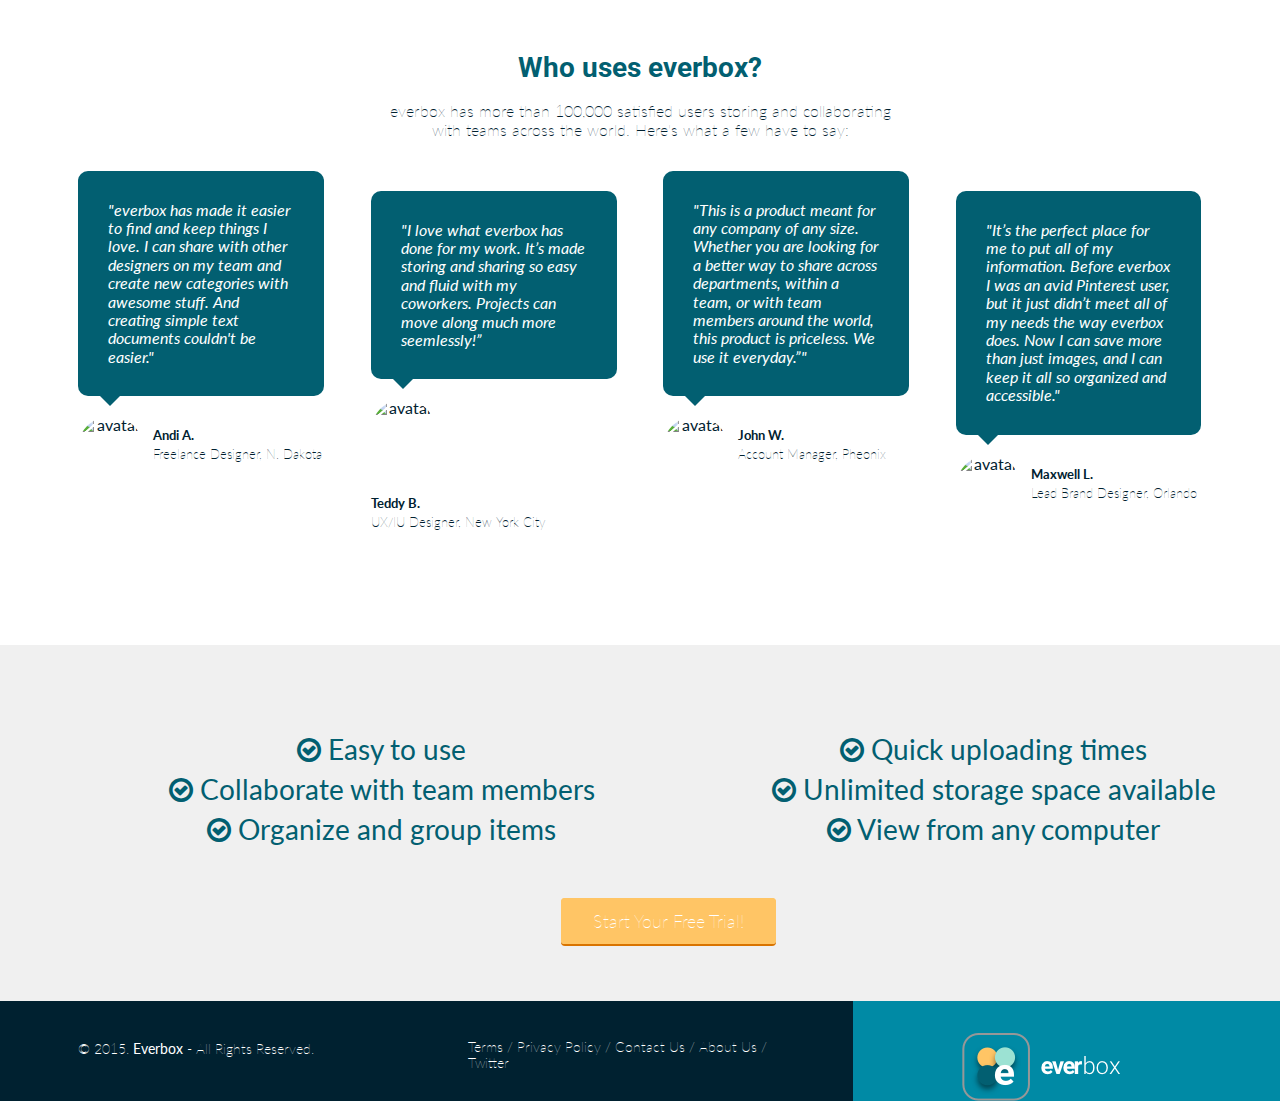
==== commit df3f9dc7: "Checkpoint 35, Final Push-Deploying Everbox" ====
--- a/index.html
+++ b/index.html
@@ -122,29 +122,29 @@
       <li class="one-fourth">
         <blockquote>"everbox has made it easier to find and keep things I love. I can share with other designers on my team and create new categories with awesome stuff. And creating simple text documents couldn't be easier."
         </blockquote>
-        <img src="https://s3.amazonaws.com/uifaces/faces/twitter/jsa/128.jpg" alt="avatar">
-        <p class="name"><strong>Stella B.</strong><br/>Freelance Designer, N. Dakota</p>
+        <img src="https://pbs.twimg.com/profile_images/718588760003383296/2AG8omMO_400x400.jpg" alt="avatar">
+        <p class="name"><strong>Andi A.</strong><br/>Freelance Designer, N. Dakota</p>
       </li>
       <li class="one-fourth">
         <div class="v2">
-          <blockquote>"everbox has made it easier to find and keep things I love. I can share with other designers on my team and create new categories with awesome stuff. And creating simple text documents couldn't be easier."
+          <blockquote>"I love what everbox has done for my work. It’s made storing and sharing so easy and fluid with my coworkers. Projects can move along much more seemlessly!”
           </blockquote>
           <img src="https://s3.amazonaws.com/uifaces/faces/twitter/jsa/128.jpg" alt="avatar">
-          <p class="name"><strong>Stella B.</strong><br/>Freelance Designer, N. Dakota</p>
+          <p class="name"><strong>Teddy B.</strong><br/>UX/IU Designer, New York City</p>
         </div>
       </li>
       <li class="one-fourth">
-        <blockquote>"everbox has made it easier to find and keep things I love. I can share with other designers on my team and create new categories with awesome stuff. And creating simple text documents couldn't be easier."
+        <blockquote>"This is a product meant for any company of any size. Whether you are looking for a better way to share across departments, within a team, or with team members around the world, this product is priceless. We use it everyday.”"
         </blockquote>
-        <img src="https://s3.amazonaws.com/uifaces/faces/twitter/jsa/128.jpg" alt="avatar">
-        <p class="name"><strong>Stella B.</strong><br/>Freelance Designer, N. Dakota</p>
+        <img src="https://s3.amazonaws.com/uifaces/faces/twitter/jadlimcaco/128.jpg" alt="avatar">
+        <p class="name"><strong>John W.</strong><br/>Account Manager, Pheonix</p>
       </li>
       <li class="one-fourth">
         <div class="v2">
-          <blockquote>"everbox has made it easier to find and keep things I love. I can share with other designers on my team and create new categories with awesome stuff. And creating simple text documents couldn't be easier."
+          <blockquote>"It’s the perfect place for me to put all of my information. Before everbox I was an avid Pinterest user, but it just didn’t meet all of my needs the way everbox does. Now I can save more than just images, and I can keep it all so organized and accessible."
           </blockquote>
-          <img src="https://s3.amazonaws.com/uifaces/faces/twitter/jsa/128.jpg" alt="avatar">
-          <p class="name"><strong>Stella B.</strong><br/>Freelance Designer, N. Dakota</p>
+          <img src="https://s3.amazonaws.com/uifaces/faces/twitter/andyvitale/128.jpg" alt="avatar">
+          <p class="name"><strong>Maxwell L.</strong><br/>Lead Brand Designer, Orlando</p>
         </div>
       </li>
     </ul>
--- a/css/style.css
+++ b/css/style.css
@@ -261,6 +261,7 @@
   padding:30px;
   width:auto;
   margin:0;
+  border-radius:10px;
 }
 .testimonials blockquote:after {
   top: 100%;
@@ -377,3 +378,349 @@
     padding: 2em 0 2em 1.5em;
   }
 }
+
+/* DASHBOARD */
+.dashboard {
+  background:#F7F7F7;
+}
+.left-nav {
+  height:100%;
+  width:280px;
+  position:absolute;
+  -webkit-transition: all 0.3s ease-in-out;
+  -moz-transition: all 0.3s ease-in-out;
+  -o-transition: all 0.3s ease-in-out;
+  transition: all 0.3s ease-in-out;
+  transform: translate(-280px,0);
+    -webkit-transform: translate(-280px,0); /** Chrome & Safari **/
+    -o-transform: translate(-280px,0); /** Opera **/
+    -moz-transform: translate(-280px,0); /** Firefox **/
+}
+.left-nav.open {
+  display:block;
+  width:280px;
+  background:#002130;
+  background-image: linear-gradient(206deg, #002130 0%, #9E9E9E 94%);
+  -webkit-transition: all 0.3s ease-in-out;
+  -moz-transition: all 0.3s ease-in-out;
+  -o-transition: all 0.3s ease-in-out;
+  transition: all 0.3s ease-in-out;
+  transform: translate(0,0);
+    -webkit-transform: translate(0,0); /** Chrome & Safari **/
+    -o-transform:translate(0,0); /** Opera **/
+    -moz-transform:translate(0,0); /** Firefox **/
+    z-index: 100;
+}
+.hamburger {
+  position: absolute;
+  z-index:1000;
+  background:#9CE3D3;
+  color:#FFFFFF;
+  text-decoration:none;
+  font-size:22px;
+  padding:10px 15px;
+  border-radius: 4px;
+  left:5px;
+  top:15px;
+}
+@media (min-width:992px) {
+  .left-nav {
+    height:100vh;
+    width:14.66666667%;
+    color:#FFFFFF;
+    background: #002130;
+    background-image: linear-gradient(206deg, #002130 0%, #9E9E9E 94%);
+    float:left;
+    position:fixed;
+    display:block;
+    transform:translate(0,0);
+    -webkit-transform: translate(0,0); /** Chrome & Safari **/
+    -o-transform: translate(0,0); /** Opera **/
+    -moz-transform:translate(0,0); /** Firefox **/
+  }
+  .hamburger {
+    display:none;
+  }
+}
+
+
+
+.left-nav .site-logo{
+  padding:20px 0 20px;
+  background: ##007E96;
+  display:block;
+  text-align:center;
+}
+.left-nav .items{
+  padding:0 6%;
+}
+.left-nav .items p {
+  font-weight:600;
+  text-transform: uppercase;
+  font-size: 12px;
+  color: #e2e2e2e2;
+  line-height: 15px;
+}
+.left-nav .items ul {
+  margin:0 0 40px;
+  padding: 0;
+}
+.left-nav .items ul li{
+  list-style-type:none;
+  margin-bottom: 15px;
+}
+.left-nav .items ul li a {
+  color:#FFFFFF;
+  text-decoration: none;
+  font-weight: 100;
+}
+.left-nav .items ul li a i {
+  width:16px;
+  text-align:center;
+  margin-right:8px;
+}
+.left-nav .active {
+  color:#FFFFFF;
+  background-color:#FFC565;
+  text-decoration: none;
+  font-weight: 100;
+  border-radius:1px;
+}
+
+
+/* LEFT NAVBAR SETTINGS */
+.left-nav .settings {
+  position:absolute;
+  background:#22303e;
+  width:100%;
+  bottom:0;
+  left:0;
+  right:0;
+  padding:10px 0;
+}
+.left-nav .settings img{
+  height:35px;
+  width:35px;
+  border-radius:50%;
+  margin-left:10px;
+  display: inline-block;
+}
+.left-nav .settings p{
+  display: inline-block;
+  vertical-align: top;
+  padding-top: 8px;
+  font-weight:400;
+  margin:0 0 0 10px;
+  color:#FFFFFF;
+}
+.left-nav .settings a{
+  color:#FFFFFF;
+  text-decoration: none;
+  text-align: right;
+  float: right;
+  margin-right:10px;
+  margin-top:8px;
+}
+.left-nav .items p {
+  color: #FFFFFF;
+}
+
+/* CONTENT */
+.content {
+  padding:6em 1% 1.5em;
+  float:right;
+  width:98%;
+  position:relative;
+}
+
+.content .header {
+  margin:0 1% 20px;
+}
+.content .header h1 {
+  font-family:"Roboto", "open sans", sans-serif;
+  font-weight: bold;
+  margin:0 0 30px;
+  font-size: 36px;
+  color: #002130;
+  line-height:44px;
+  float:left;
+  display:inline-block;
+}
+.content .header > a {
+  float:right;
+}
+.content-item {
+  width:96%;
+  margin:0 2% 25px;
+  float:left;
+  display:block;
+}
+.item-box {
+  display:block;
+  height:230px;
+  background:#FFFFFF;
+  box-shadow: 0px 1px 3px 0 rgba(0,0,0,0.40);
+  position: relative;
+  padding:20px;
+  overflow: hidden;
+}
+
+/* Larger Mobile Devices */
+@media (min-width:460px) {
+  .content {
+    padding:1.5em 1%;
+    float:right;
+    width:90%;
+    position:relative;
+  }
+  .content-item {
+    width:46%;
+    margin:0 2% 25px;
+    float:left;
+    display:block;
+  }
+}
+/* Tablets */
+@media (min-width:768px) {
+  .content {
+    padding:1.5em 5%;
+    float:right;
+    width:90%;
+    position:relative;
+  }
+  .content > .container {
+    width:700px;
+  }
+  .content-item {
+    width:31.33333%;
+    margin:0 1% 25px;
+  }
+}
+/* Laptops and Desktops */
+@media (min-width:992px) {
+  .content {
+    padding:1.5em 1%;
+    float:right;
+    width:83.33333333%;
+    position:relative;
+  }
+  .content > .container {
+    width:auto;
+  }
+  .content-item {
+    width:23%;
+    margin:0 1% 25px;
+  }
+}
+
+.item-box > img {
+  position: absolute;
+  height:100%;
+  width:auto;
+  top:50%;
+  left:50%;
+  right:0;
+  margin:0;
+  margin-right:50%;
+  transform: translate(-50%, -50%)
+}
+
+.item-box h2 {
+  font-family:'Lato', helvetica, arial, sans-serif;
+  font-weight:700;
+  font-size: 15px;
+  line-height:17px;
+  margin:0;
+}
+.item-box h2 a {
+  color: #025F71;
+  text-decoration: none;
+}
+.item-box h2 img {
+  width:16px;
+  height:16px;
+  position:relative;
+  top:2px;
+  margin-right:5px;
+}
+.item-box p {
+  font-size:12px;
+  font-weight:lighter;
+  color: #9E9E9E;
+  line-height: 15px;
+  margin:5px 0 0;
+}
+
+/* Settings Dropup Button */
+.dropbtn {
+    width:auto;
+    background-color:transparent;
+    color: white;
+    padding: 6px;
+    font-size: 16px;
+    border: none;
+    cursor: pointer;
+    display:inline-block;
+    right:20px;
+    position:fixed;
+}
+
+/* Dropdown button on hover & focus */
+.dropbtn:hover, .dropbtn:focus {
+    background-color: none;
+    display:inline-block;
+}
+
+/* The container <div> - needed to position the dropdown content */
+.dropdown {
+    position: absolute;
+    display: inline-block;
+}
+
+/* Dropdown Content (Hidden by Default) */
+.dropdown-content {
+    display:none;
+    position: absolute;
+    background-color: #ffffff;
+    min-width: 200px;
+    box-shadow: 0px 2px 4px 0px rgba(0,0,0,0.3);
+    z-index: 1;
+    border-radius:4px;
+    height:175px;
+    top:-180px;
+    left:-100px;
+}
+
+/* Links inside the dropdown */
+.dropdown-content a {
+    color: #002130;
+    padding: 5px 5px 5px 5px;
+    text-decoration: none;
+    display: block;
+    margin-bottom: 15px;
+}
+.dropdown-content ul {
+    list-style: none;
+    text-align:left;
+}
+.dropdown-content ul li {
+    list-style: none;
+    text-align:left;
+}
+
+.dropdown-content ul li a i {
+    color: #002130;
+}
+.dropdown-content ul li a {
+    text-align:center;
+}
+
+.left-nav .dropdown-content a{
+    color: #002130;
+}
+
+/* Change color of dropdown links on hover */
+.dropdown-content a:hover {background-color: #f1f1f1}
+
+/* Show the dropdown menu (use JS to add this class to the .dropdown-content container when the user clicks on the dropdown button) */
+.show {display:block;}
